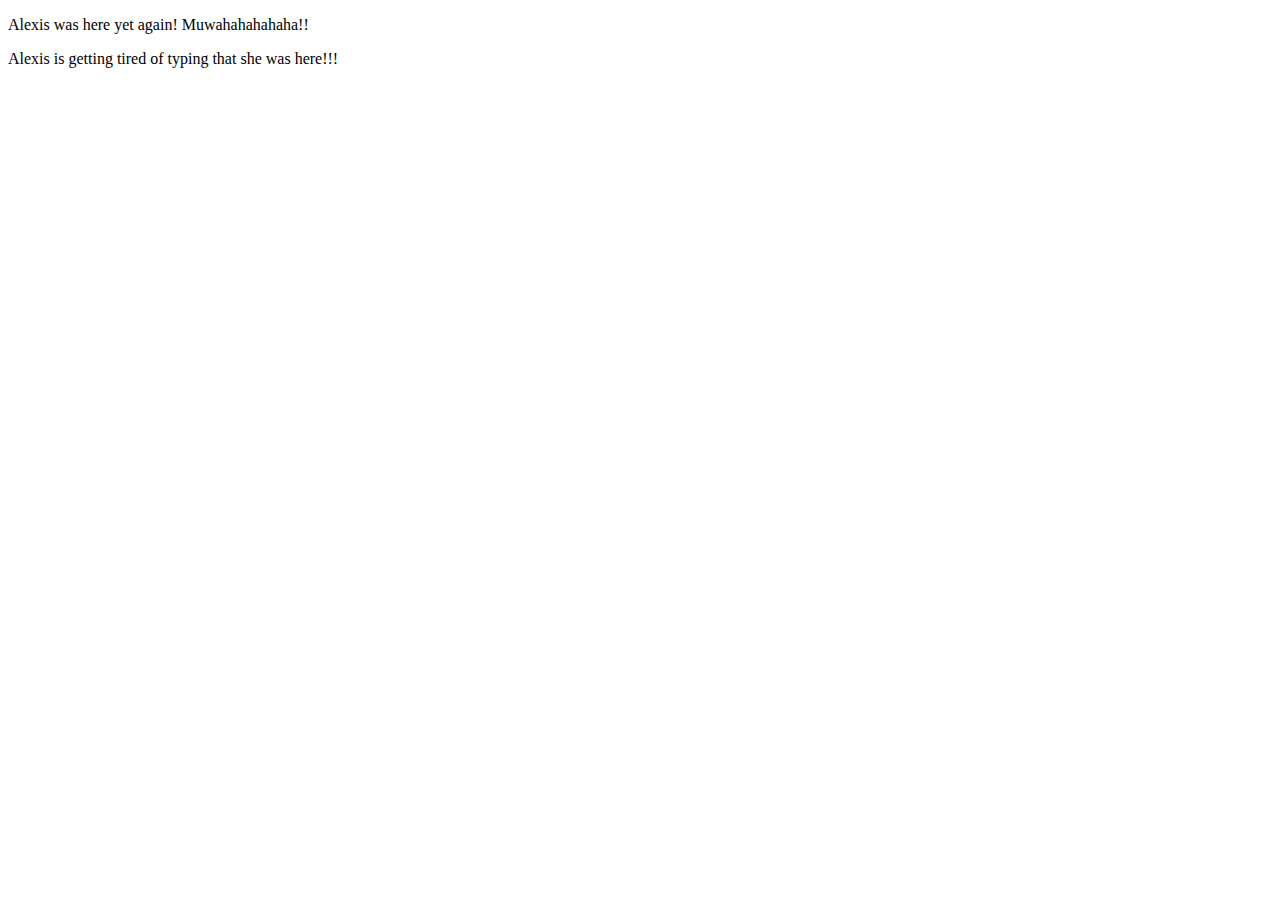
==== index.html @ 7dd8f691 "Added a <p> to index.html" ====
<!-- Alexis was here.
Alexis was here again.
Andrew was here too.
i here's -->
<!DOCTYPE html>
<html>
  <head>
    <meta charset='utf-8'>
  </head>
  <body>
    <div>
      <p>Alexis was here yet again! Muwahahahahaha!!</p>
      <p>Alexis is getting tired of typing that she was here!!!</p>
    </div>
  </body>
</html>
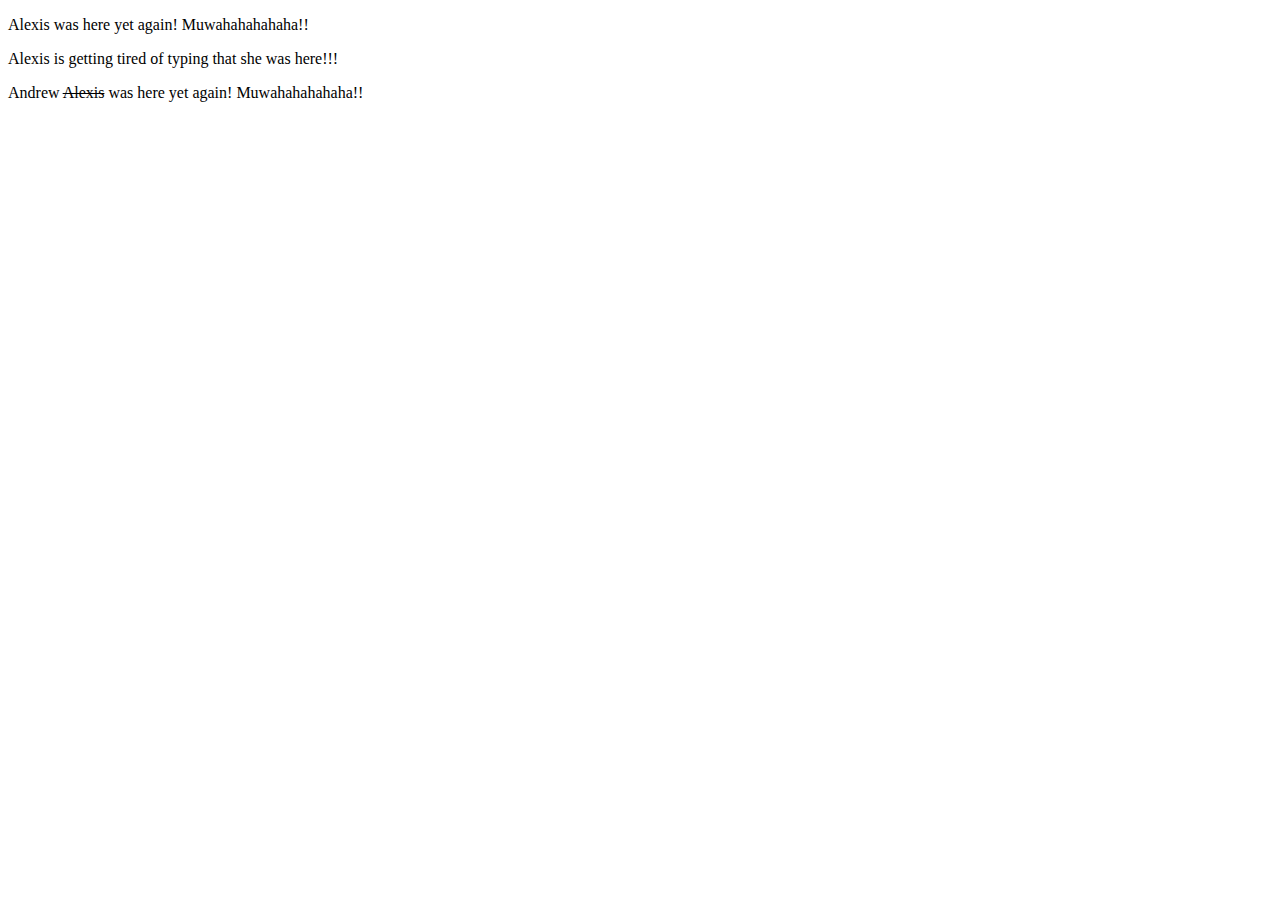
==== commit 0d2b0b76: "Merged my code w/ Andrew's on index.html" ====
--- a/index.html
+++ b/index.html
@@ -11,6 +11,7 @@
     <div>
       <p>Alexis was here yet again! Muwahahahahaha!!</p>
       <p>Alexis is getting tired of typing that she was here!!!</p>
+      <p>Andrew <span style="text-decoration: line-through">Alexis</span> was here yet again! Muwahahahahaha!!</p>
     </div>
   </body>
 </html>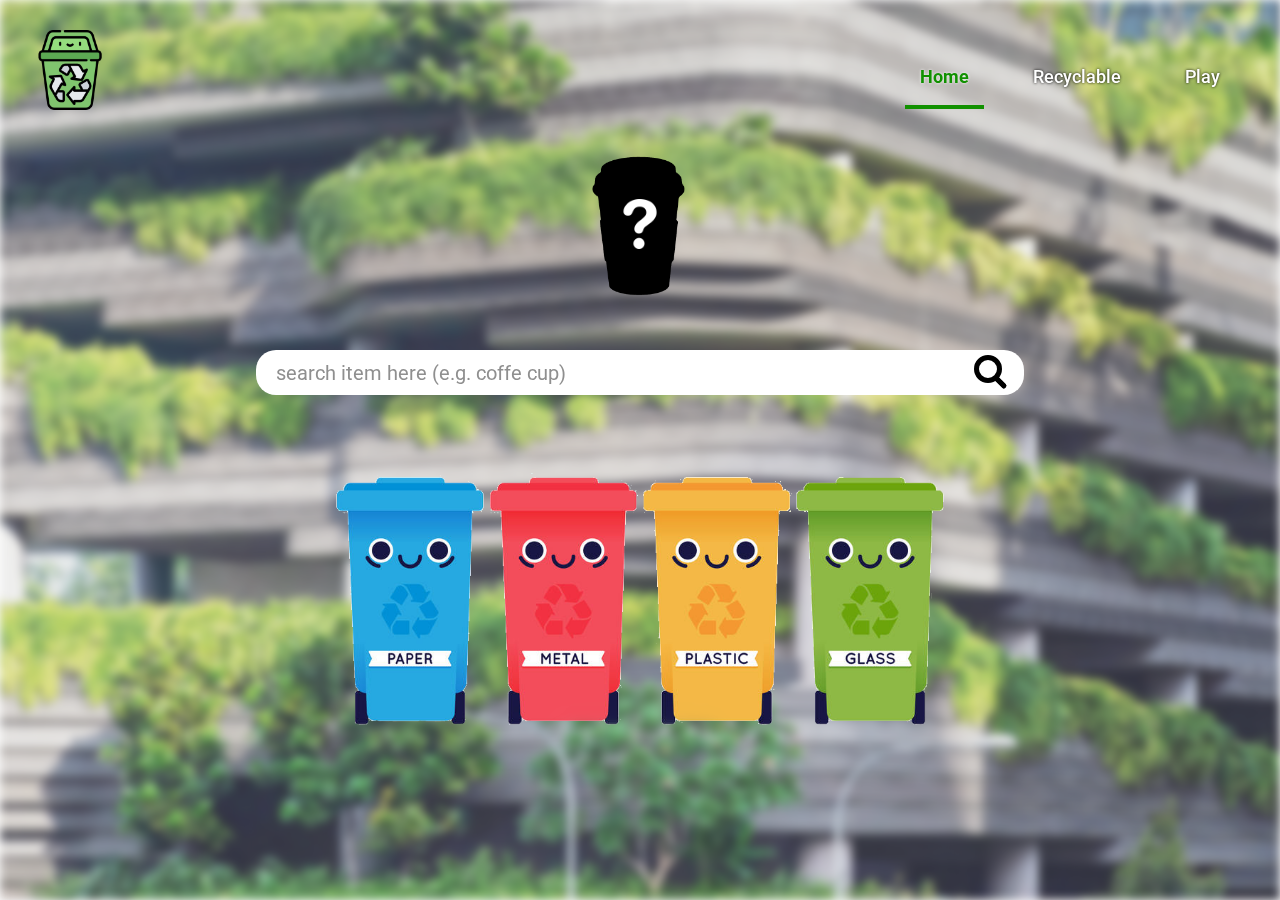
==== commit 8e04f71b: "Created basic layout for home page, included navbar and search bar." ====
--- a/index.html
+++ b/index.html
@@ -1,17 +1,65 @@
-<!-- Alexis was here.
-Alexis was here again.
-Andrew was here too.
-i here's -->
 <!DOCTYPE html>
 <html>
-  <head>
-    <meta charset='utf-8'>
-  </head>
-  <body>
-    <div>
-      <p>Alexis was here yet again! Muwahahahahaha!!</p>
-      <p>Alexis is getting tired of typing that she was here!!!</p>
-      <p>Andrew <span style="text-decoration: line-through">Alexis</span> was here yet again! Muwahahahahaha!!</p>
+
+<head>
+  <meta charset='utf-8'>
+  <link rel="stylesheet" href="style.css">
+</head>
+
+<body>
+  <div id="background"></div>
+  <div id="page-wrapper">
+    <nav>
+      <a href="#home"><img id="logo" src="img/logo.png"></a>
+      <ul id="nav-items">
+        <li><a class="active" href="#home">Home</a></li>
+        <li><a href="#recyclable">Recyclable</a></li>
+        <li><a href="#play">Play</a></li>
+      </ul>
+    </nav>
+    <div id="content-wrapper">
+      <div id="mystery-item-container">
+        <img id="mystery-item" src="img/coffee.png" alt="coffee">
+        <img id="question-mark" src="img/question-mark.png" alt="question mark">
+      </div>
+      <div id="search-container">
+        <form method="GET" action="">
+          <div class="tb">
+            <div class="td">
+              <input id="search-field" type="text" name="item" placeholder="search item here (e.g. coffe cup)">
+            </div>
+            <div class="td" id="s-cover">
+              <button type="submit">
+                <div id="s-circle"></div>
+                <span></span>
+              </button>
+            </div>
+          </div>
+        </form>
+      </div>
+      <div id="bins-container">
+        <img id="bins" src="img/bins.png" alt="bins">
+      </div>
     </div>
-  </body>
+  </div>
+
+  <script>
+    // Set up click events on all navbar items
+    var navItems = document.getElementById("nav-items").getElementsByTagName("a");
+    for (let i = 0; i < navItems.length; i++) {
+      navItems[i].addEventListener("click", function (event) {
+        navItemActive(this);
+      })
+    }
+
+    // Remove the active class on the current active item 
+    // and apply active class on the element calling this method.
+    function navItemActive(navItem) {
+      document.getElementsByClassName("active")[0].classList.remove("active");
+      navItem.setAttribute("class", "active");
+    }
+
+  </script>
+</body>
+
 </html>--- a/style.css
+++ b/style.css
@@ -0,0 +1,242 @@
+@import url('https://fonts.googleapis.com/css?family=Roboto');
+
+body {
+  margin: 0;
+}
+
+#background {
+  width: 100%;
+  height: 100%;
+  position: fixed;
+  background-image: url("img/greenCity.jpg");
+  background-size: cover;
+  z-index: -1;
+  filter: blur(5px) contrast(70%) saturate(70%) brightness(110%);
+}
+
+#page-wrapper {
+  max-width: 1300px;
+  margin: 0 auto;
+}
+
+/************** Navigation bar ******************/
+.active {
+  color: rgb(17, 145, 0);
+  border-bottom: 4px solid rgb(17, 145, 0);
+  font-size: 18px;
+  font-weight: bold;
+  text-shadow: 0 0 3px white;
+}
+
+nav {
+  height: 110px;
+}
+
+#logo {
+  width: 80px;
+  float: left;
+  padding: 30px 0 0 30px;
+}
+
+nav ul {
+  float: right;
+  padding: 50px 30px 0 0;
+}
+
+nav ul li {
+  display: inline;
+}
+
+nav ul li a:hover {
+  color: rgb(17, 145, 0);
+  text-shadow: 0 0 3px white;
+}
+
+nav ul li a {
+  font-family: 'Roboto', sans-serif;
+  text-decoration: none;
+  padding: 18px 15px;
+  margin: 0 15px;
+  font-size: 18px;
+  font-weight: 500;
+  color: white;
+  text-shadow: 0 0 3px black;
+}
+
+/******************** Content *********************/
+#content-wrapper {
+  padding-top: 40px;
+}
+
+/****************** Mystery Item *******************/
+#mystery-item-container {
+  width: 150px;
+  height: 200px;
+  margin: 0 auto;
+}
+
+#mystery-item {
+  width: 100%;
+  margin: 0 auto;
+  filter: brightness(0);
+}
+
+/* #mystery-item:hover {
+  filter: none;
+} */
+
+#question-mark {
+  width: 50px;
+  margin: 0 auto;
+  filter: invert(100%);
+  position: relative;
+  top: -105px;
+  left: 50px;
+}
+
+/******************** Search bar ********************/
+
+.tb {
+  display: table;
+  width: 100%;
+}
+
+.td {
+  display: table-cell;
+  vertical-align: middle;
+}
+
+input,
+button {
+  font-family: 'Roboto', sans-serif;
+  padding: 0;
+  margin: 0;
+  border: 0;
+  background-color: transparent;
+}
+
+#search-container {
+  width: 60%;
+  margin: 0 auto;
+  background-color: white;
+  border-radius: 20px;
+}
+
+form {
+  height: 45px;
+}
+
+input[type="text"] {
+  width: 100%;
+  height: 45px;
+  font-size: 20px;
+  line-height: 1;
+  padding-left: 20px;
+}
+
+input[type="text"]::placeholder {
+  color: #8f8f8f;
+}
+
+#s-cover {
+  width: 1px;
+  padding-left: 35px;
+}
+
+button {
+  position: relative;
+  display: block;
+  width: 30px;
+  height: 34px;
+  cursor: pointer;
+}
+
+#s-circle {
+  position: relative;
+  top: -4px;
+  left: -20px;
+  width: 18px;
+  height: 18px;
+  margin-top: 0;
+  border-width: 5px;
+  border: 5px solid black;
+  background-color: transparent;
+  border-radius: 50%;
+  transition: 0.5s ease all;
+}
+
+button span {
+  position: absolute;
+  top: 16px;
+  left: -8px;
+  display: block;
+  width: 25px;
+  height: 10px;
+  background-color: transparent;
+  border-radius: 10px;
+  transform: rotateZ(45deg);
+  transition: 0.5s ease all;
+}
+
+button span:before,
+button span:after {
+  content: '';
+  position: absolute;
+  bottom: 0;
+  right: 0;
+  width: 15px;
+  height: 5px;
+  background-color: black;
+  border-radius: 10px;
+  transform: rotateZ(0);
+  transition: 0.5s ease all;
+}
+
+#s-cover:hover #s-circle {
+  top: -1px;
+  width: 30px;
+  height: 5px;
+  border-width: 0;
+  background-color: black;
+  border-radius: 20px;
+}
+
+#s-cover:hover span {
+  top: 50%;
+  left: 0px;
+  width: 13px;
+  margin-top: -7px;
+  transform: rotateZ(0);
+}
+
+#s-cover:hover button span:before {
+  bottom: 6px;
+  transform: rotateZ(40deg);
+}
+
+#s-cover:hover button span:after {
+  bottom: -3px;
+  transform: rotateZ(-40deg);
+}
+
+#s-cover:hover button span:before,
+#s-cover:hover button span:after {
+  right: 0px;
+  width: 18px;
+  background-color: black;
+}
+
+*:focus {
+  outline: none;
+}
+
+/******************** Bins **************************/
+#bins-container {
+  width: 50%;
+  margin: 0 auto;
+  padding-top: 50px;
+}
+
+#bins {
+  width: 100%;
+}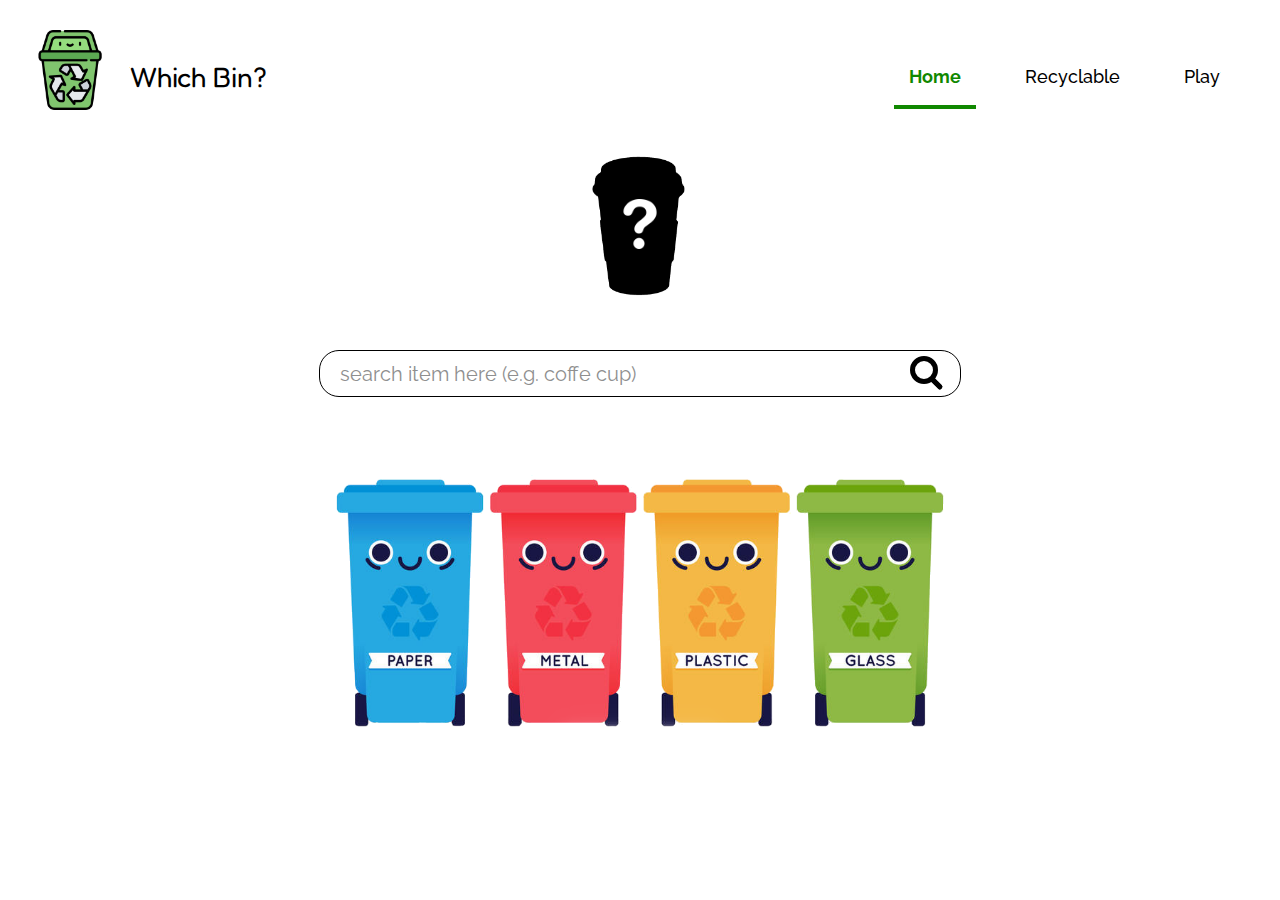
==== commit c7643fa9: "Added some js on mode change between home and recyclable page. App name added. Background changed." ====
--- a/index.html
+++ b/index.html
@@ -10,16 +10,18 @@
   <div id="background"></div>
   <div id="page-wrapper">
     <nav>
-      <a href="#home"><img id="logo" src="img/logo.png"></a>
+      <a id="nav-logo" href="#"><img id="logo" src="img/logo.png">
+        <p>Which Bin?</p>
+      </a>
       <ul id="nav-items">
-        <li><a class="active" href="#home">Home</a></li>
-        <li><a href="#recyclable">Recyclable</a></li>
-        <li><a href="#play">Play</a></li>
+        <li><a id="nav-home" class="active" href="#">Home</a></li>
+        <li><a id="nav-recyclable" href="#">Recyclable</a></li>
+        <li><a id="nav-play" href="#">Play</a></li>
       </ul>
     </nav>
     <div id="content-wrapper">
       <div id="mystery-item-container">
-        <img id="mystery-item" src="img/coffee.png" alt="coffee">
+        <img id="mystery-item" src="img/coffee.png">
         <img id="question-mark" src="img/question-mark.png" alt="question mark">
       </div>
       <div id="search-container">
@@ -43,22 +45,40 @@
     </div>
   </div>
 
+  <script src="https://ajax.googleapis.com/ajax/libs/jquery/3.3.1/jquery.min.js"></script>
   <script>
-    // Set up click events on all navbar items
-    var navItems = document.getElementById("nav-items").getElementsByTagName("a");
-    for (let i = 0; i < navItems.length; i++) {
-      navItems[i].addEventListener("click", function (event) {
-        navItemActive(this);
-      })
+    $("nav a").on("click", function () {
+      navItemActive(this);
+
+      switch (this.id) {
+        case "nav-logo":
+          homePageChage();
+          break;
+        case "nav-home":
+          homePageChage();
+          break;
+        case "nav-recyclable":
+          recyclablePageChage();
+          break;
+      }
+    });
+
+    function navItemActive(navItem) {
+      $(".active").removeClass("active");
+      if (navItem.id != "nav-logo") {
+        navItem.setAttribute("class", "active");
+      }
     }
 
-    // Remove the active class on the current active item 
-    // and apply active class on the element calling this method.
-    function navItemActive(navItem) {
-      document.getElementsByClassName("active")[0].classList.remove("active");
-      navItem.setAttribute("class", "active");
-    }
+    function recyclablePageChage() {
+      $("#mystery-item").css("filter", "none");
+      $("#question-mark").css("display", "none");
+    };
 
+    function homePageChage() {
+      $("#mystery-item").css("filter", "brightness(0)");
+      $("#question-mark").css("display", "inline");
+    };
   </script>
 </body>
 
--- a/style.css
+++ b/style.css
@@ -1,10 +1,9 @@
-@import url('https://fonts.googleapis.com/css?family=Roboto');
-
+@import url('https://fonts.googleapis.com/css?family=Fredoka+One|Raleway:700');
 body {
   margin: 0;
 }
 
-#background {
+/* #background {
   width: 100%;
   height: 100%;
   position: fixed;
@@ -12,7 +11,7 @@
   background-size: cover;
   z-index: -1;
   filter: blur(5px) contrast(70%) saturate(70%) brightness(110%);
-}
+} */
 
 #page-wrapper {
   max-width: 1300px;
@@ -20,12 +19,13 @@
 }
 
 /************** Navigation bar ******************/
+
 .active {
-  color: rgb(17, 145, 0);
-  border-bottom: 4px solid rgb(17, 145, 0);
+  color: rgb(16, 136, 0);
+  border-bottom: 4px solid rgb(16, 136, 0);
   font-size: 18px;
   font-weight: bold;
-  text-shadow: 0 0 3px white;
+  /* text-shadow: 0 0 3px white; */
 }
 
 nav {
@@ -38,6 +38,14 @@
   padding: 30px 0 0 30px;
 }
 
+nav p {
+  display: inline-block;
+  font-size: 28px;
+  font-family: 'Fredoka One', cursive;
+  color: black;
+  margin: 60px 0 0 20px;
+}
+
 nav ul {
   float: right;
   padding: 50px 30px 0 0;
@@ -48,27 +56,29 @@
 }
 
 nav ul li a:hover {
-  color: rgb(17, 145, 0);
-  text-shadow: 0 0 3px white;
+  color: rgb(24, 204, 0);
+  /* text-shadow: 0 0 3px white; */
 }
 
 nav ul li a {
-  font-family: 'Roboto', sans-serif;
+  font-family: 'Raleway', sans-serif;
   text-decoration: none;
   padding: 18px 15px;
   margin: 0 15px;
   font-size: 18px;
   font-weight: 500;
-  color: white;
-  text-shadow: 0 0 3px black;
+  color: black;
+  /* text-shadow: 0 0 3px black; */
 }
 
 /******************** Content *********************/
+
 #content-wrapper {
   padding-top: 40px;
 }
 
 /****************** Mystery Item *******************/
+
 #mystery-item-container {
   width: 150px;
   height: 200px;
@@ -106,20 +116,20 @@
   vertical-align: middle;
 }
 
-input,
-button {
-  font-family: 'Roboto', sans-serif;
+#search-container {
+  width: 50%;
+  margin: 0 auto;
+  background-color: white;
+  border-radius: 20px;
+  border: 1px solid black;
+}
+
+input, button {
+  font-family: 'Raleway', sans-serif;
   padding: 0;
   margin: 0;
   border: 0;
   background-color: transparent;
-}
-
-#search-container {
-  width: 60%;
-  margin: 0 auto;
-  background-color: white;
-  border-radius: 20px;
 }
 
 form {
@@ -178,8 +188,7 @@
   transition: 0.5s ease all;
 }
 
-button span:before,
-button span:after {
+button span:before, button span:after {
   content: '';
   position: absolute;
   bottom: 0;
@@ -216,11 +225,10 @@
 
 #s-cover:hover button span:after {
   bottom: -3px;
-  transform: rotateZ(-40deg);
-}
-
-#s-cover:hover button span:before,
-#s-cover:hover button span:after {
+  transform: rotateZ(-45deg);
+}
+
+#s-cover:hover button span:before, #s-cover:hover button span:after {
   right: 0px;
   width: 18px;
   background-color: black;
@@ -231,6 +239,7 @@
 }
 
 /******************** Bins **************************/
+
 #bins-container {
   width: 50%;
   margin: 0 auto;
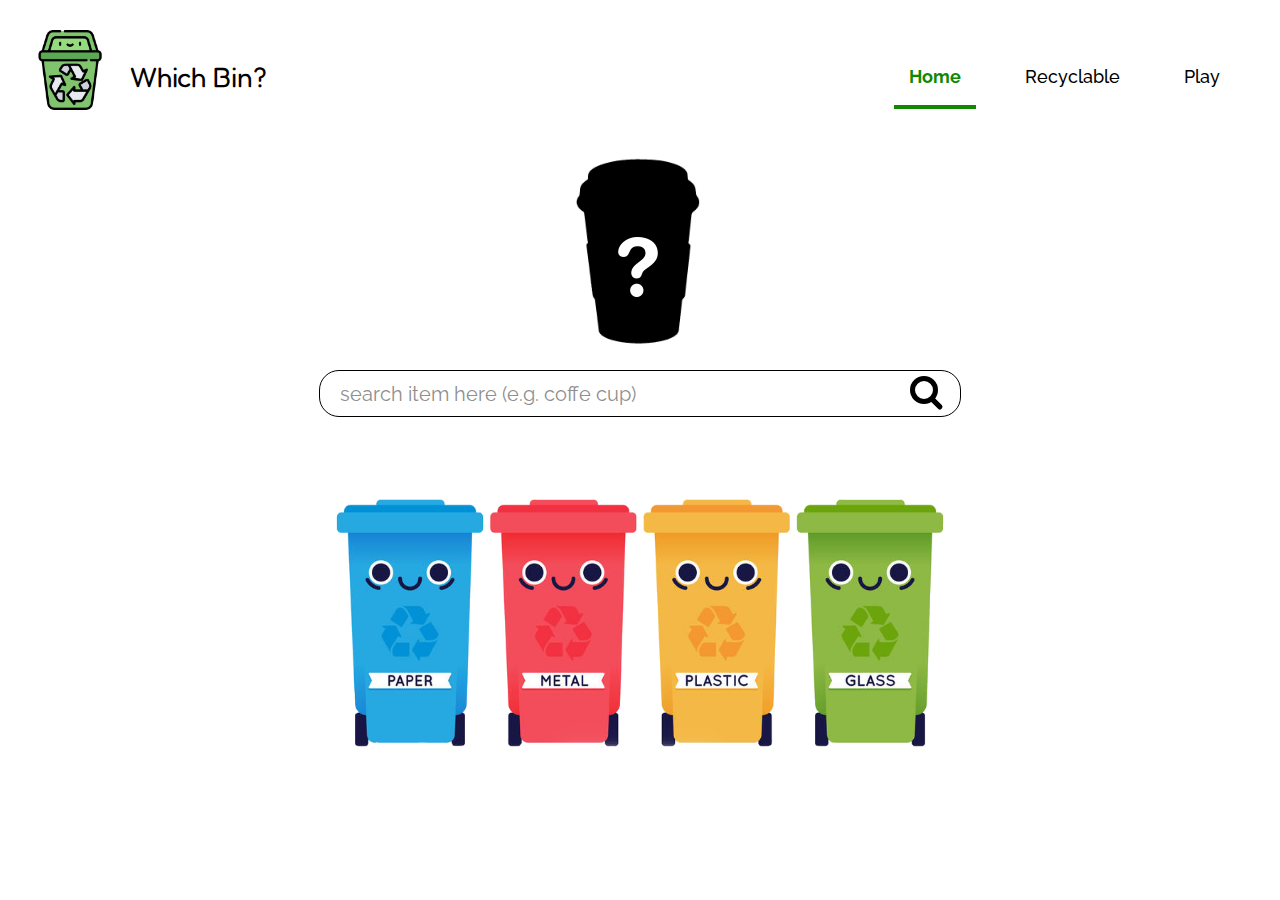
==== commit 9f6d6634: "Added some animation on myster object. Seperate js into a external file." ====
--- a/index.html
+++ b/index.html
@@ -46,40 +46,8 @@
   </div>
 
   <script src="https://ajax.googleapis.com/ajax/libs/jquery/3.3.1/jquery.min.js"></script>
-  <script>
-    $("nav a").on("click", function () {
-      navItemActive(this);
+  <script type="text/javascript" src="index.js"></script>
 
-      switch (this.id) {
-        case "nav-logo":
-          homePageChage();
-          break;
-        case "nav-home":
-          homePageChage();
-          break;
-        case "nav-recyclable":
-          recyclablePageChage();
-          break;
-      }
-    });
-
-    function navItemActive(navItem) {
-      $(".active").removeClass("active");
-      if (navItem.id != "nav-logo") {
-        navItem.setAttribute("class", "active");
-      }
-    }
-
-    function recyclablePageChage() {
-      $("#mystery-item").css("filter", "none");
-      $("#question-mark").css("display", "none");
-    };
-
-    function homePageChage() {
-      $("#mystery-item").css("filter", "brightness(0)");
-      $("#question-mark").css("display", "inline");
-    };
-  </script>
 </body>
 
 </html>--- a/style.css
+++ b/style.css
@@ -80,8 +80,9 @@
 /****************** Mystery Item *******************/
 
 #mystery-item-container {
-  width: 150px;
-  height: 200px;
+  max-width: 200px;
+  width: 25%;
+  height: 220px;
   margin: 0 auto;
 }
 
@@ -96,12 +97,21 @@
 } */
 
 #question-mark {
-  width: 50px;
+  width: 30%;
   margin: 0 auto;
   filter: invert(100%);
   position: relative;
-  top: -105px;
-  left: 50px;
+  top: -53%;
+  left: 34%;
+}
+
+@keyframes reveal-item {
+  from {
+    filter: brightness(0);
+  }
+  to {
+    filter: none;
+  }
 }
 
 /******************** Search bar ********************/
@@ -137,7 +147,7 @@
 }
 
 input[type="text"] {
-  width: 100%;
+  width: 95%;
   height: 45px;
   font-size: 20px;
   line-height: 1;
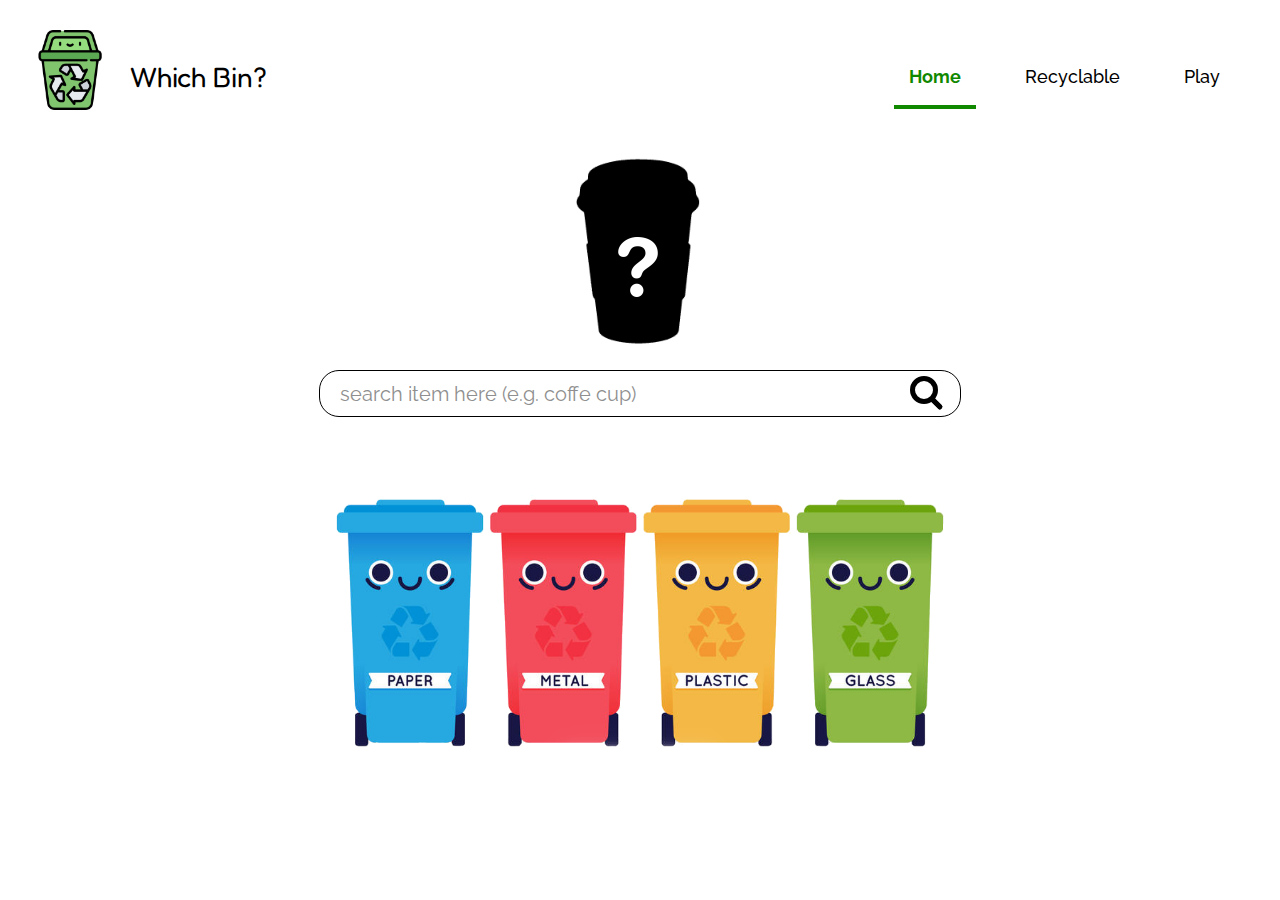
==== commit d63f8236: "Changed the background to an image of crinkled paper." ====
--- a/index.html
+++ b/index.html
@@ -3,7 +3,7 @@
 
 <head>
   <meta charset='utf-8'>
-  <link rel="stylesheet" href="style.css">
+  <link rel="stylesheet" type="text/css" href="style.css">
 </head>
 
 <body>
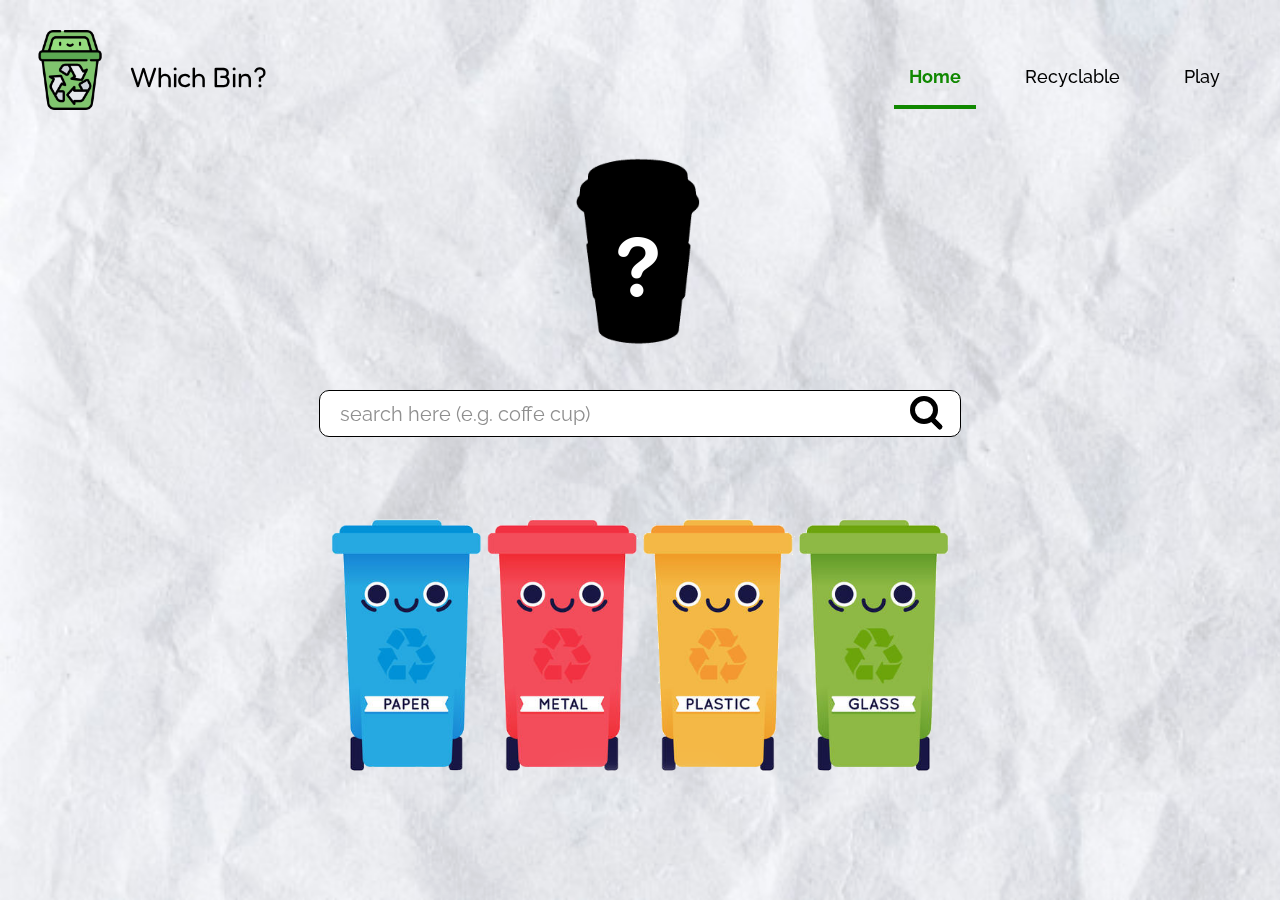
==== commit 3d535e25: "Created animation for transition between Home and Recyclable." ====
--- a/index.html
+++ b/index.html
@@ -3,7 +3,8 @@
 
 <head>
   <meta charset='utf-8'>
-  <link rel="stylesheet" type="text/css" href="style.css">
+  <link rel="stylesheet" type="text/css" href="index.css">
+  <title>Which Bin?</title>
 </head>
 
 <body>
@@ -28,7 +29,7 @@
         <form method="GET" action="">
           <div class="tb">
             <div class="td">
-              <input id="search-field" type="text" name="item" placeholder="search item here (e.g. coffe cup)">
+              <input id="search-field" type="text" name="item" placeholder="search here (e.g. coffe cup)">
             </div>
             <div class="td" id="s-cover">
               <button type="submit">
--- a/index.css
+++ b/index.css
@@ -0,0 +1,260 @@
+@import url('https://fonts.googleapis.com/css?family=Fredoka+One|Raleway:700');
+body {
+  margin: 0;
+}
+
+#background {
+  width: 100%;
+  height: 100%;
+  position: fixed;
+  background-image: url("img/paperBackground.jpeg");
+  background-size: cover;
+  z-index: -1;
+  filter: brightness(103%);
+}
+
+#page-wrapper {
+  max-width: 1300px;
+  height: 100vh;
+  margin: 0 auto;
+}
+
+/************** Navigation bar ******************/
+
+.active {
+  color: rgb(16, 136, 0);
+  border-bottom: 4px solid rgb(16, 136, 0);
+  font-size: 18px;
+  font-weight: bold;
+}
+
+nav {
+  height: 110px;
+}
+
+#logo {
+  width: 80px;
+  float: left;
+  padding: 30px 0 0 30px;
+}
+
+nav p {
+  display: inline-block;
+  font-size: 28px;
+  font-family: 'Fredoka One', cursive;
+  color: black;
+  margin: 60px 0 0 20px;
+}
+
+nav ul {
+  float: right;
+  padding: 50px 30px 0 0;
+}
+
+nav ul li {
+  display: inline;
+}
+
+nav ul li a:hover {
+  color: rgb(24, 204, 0);
+}
+
+nav ul li a {
+  font-family: 'Raleway', sans-serif;
+  text-decoration: none;
+  padding: 18px 15px;
+  margin: 0 15px;
+  font-size: 18px;
+  font-weight: 500;
+  color: black;
+}
+
+/******************** Content *********************/
+
+#content-wrapper {
+  padding-top: 40px;
+}
+
+/****************** Mystery Item *******************/
+
+#mystery-item-container {
+  max-width: 200px;
+  width: 25%;
+  height: 220px;
+  margin: 0 auto;
+  position: relative;
+}
+
+#mystery-item {
+  width: 100%;
+  margin: 0 auto;
+  filter: brightness(0);
+}
+
+#question-mark {
+  width: 30%;
+  /* margin: 0 auto; */
+  filter: invert(100%);
+  position: relative;
+  top: -53%;
+  left: 34%;
+}
+
+@keyframes reveal-item {
+  from {
+    filter: brightness(0);
+  }
+  to {
+    filter: none;
+  }
+}
+
+/******************** Search bar ********************/
+
+.tb {
+  display: table;
+  width: 100%;
+}
+
+.td {
+  display: table-cell;
+  vertical-align: middle;
+}
+
+#search-container {
+  width: 50%;
+  margin: 0 auto;
+  background-color: white;
+  border-radius: 10px;
+  border: 1px solid black;
+  position: relative;
+  margin-top: 20px;
+}
+
+input, button {
+  font-family: 'Raleway', sans-serif;
+  padding: 0;
+  margin: 0;
+  border: 0;
+  background-color: transparent;
+}
+
+form {
+  height: 45px;
+}
+
+input[type="text"] {
+  width: 95%;
+  height: 45px;
+  font-size: 20px;
+  line-height: 1;
+  padding-left: 20px;
+}
+
+input[type="text"]::placeholder {
+  color: #8f8f8f;
+}
+
+#s-cover {
+  width: 1px;
+  padding-left: 35px;
+}
+
+button {
+  position: relative;
+  display: block;
+  width: 30px;
+  height: 34px;
+  cursor: pointer;
+}
+
+#s-circle {
+  position: relative;
+  top: -4px;
+  left: -20px;
+  width: 18px;
+  height: 18px;
+  margin-top: 0;
+  border-width: 5px;
+  border: 5px solid black;
+  background-color: transparent;
+  border-radius: 50%;
+  transition: 0.5s ease all;
+}
+
+button span {
+  position: absolute;
+  top: 16px;
+  left: -8px;
+  display: block;
+  width: 25px;
+  height: 10px;
+  background-color: transparent;
+  border-radius: 10px;
+  transform: rotateZ(45deg);
+  transition: 0.5s ease all;
+}
+
+button span:before, button span:after {
+  content: '';
+  position: absolute;
+  bottom: 0;
+  right: 0;
+  width: 15px;
+  height: 5px;
+  background-color: black;
+  border-radius: 10px;
+  transform: rotateZ(0);
+  transition: 0.5s ease all;
+}
+
+#s-cover:hover #s-circle {
+  top: -1px;
+  width: 30px;
+  height: 5px;
+  border-width: 0;
+  background-color: black;
+  border-radius: 20px;
+}
+
+#s-cover:hover span {
+  top: 50%;
+  left: 0px;
+  width: 13px;
+  margin-top: -7px;
+  transform: rotateZ(0);
+}
+
+#s-cover:hover button span:before {
+  bottom: 6px;
+  transform: rotateZ(40deg);
+}
+
+#s-cover:hover button span:after {
+  bottom: -3px;
+  transform: rotateZ(-45deg);
+}
+
+#s-cover:hover button span:before, #s-cover:hover button span:after {
+  right: 0px;
+  width: 18px;
+  background-color: black;
+}
+
+*:focus {
+  outline: none;
+}
+
+/******************** Bins **************************/
+
+#bins-container {
+  max-width: 650px;
+  width: 60%;
+  margin: 0 auto;
+  padding-top: 50px;
+  position: relative;
+}
+
+#bins {
+  width: 100%;
+}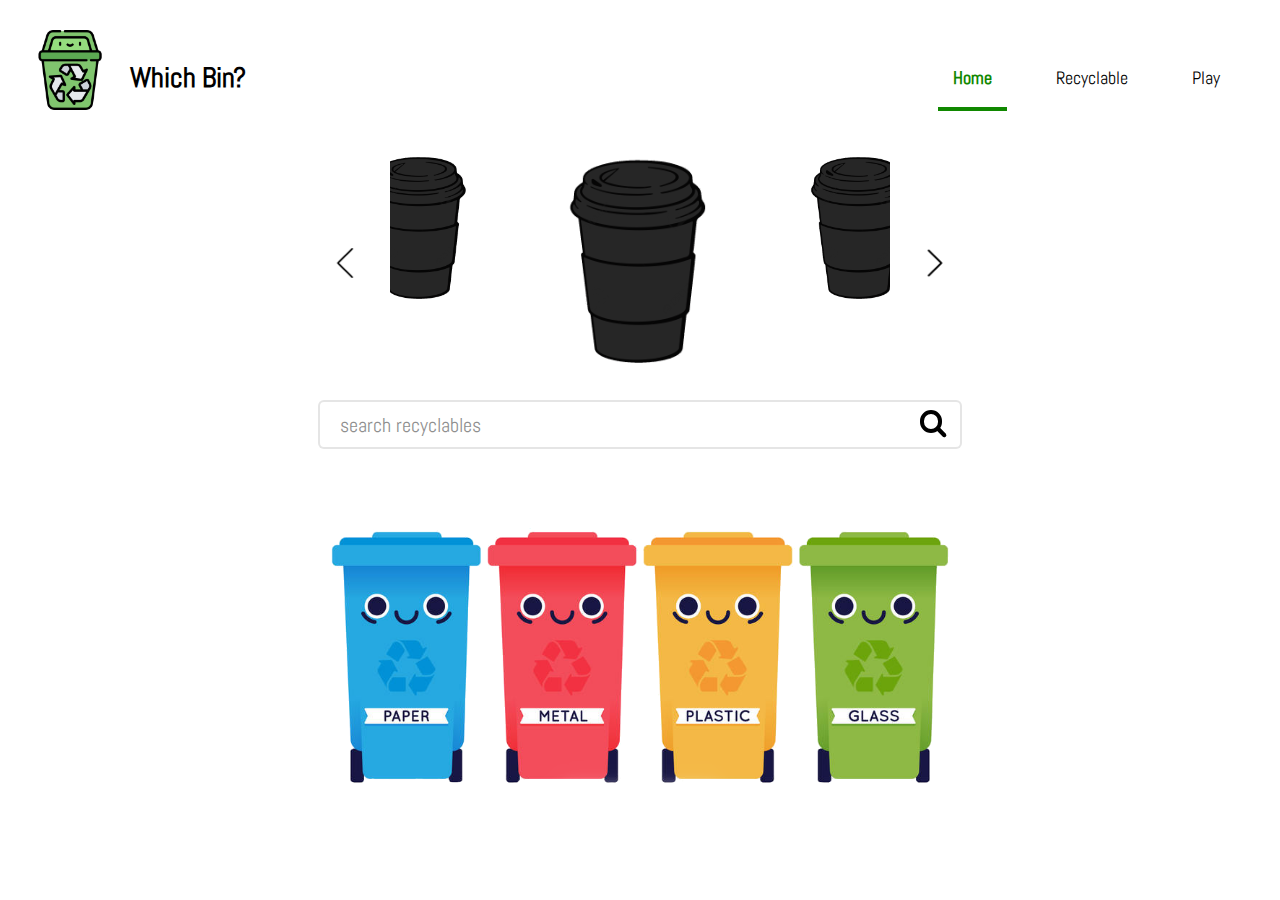
==== commit afa9f739: "Added item showcase on Home" ====
--- a/index.html
+++ b/index.html
@@ -21,15 +21,25 @@
       </ul>
     </nav>
     <div id="content-wrapper">
-      <div id="mystery-item-container">
-        <img id="mystery-item" src="img/coffee.png">
-        <img id="question-mark" src="img/question-mark.png" alt="question mark">
+      <div id="mystery-item-wrapper">
+        <div id="left-arrow" class="arrow"><img src="img/left.png"></div>
+        <div id="scrolling-wrapper">
+          <div class="item"><img class="mystery-item" src="img/coffee.png"></div>
+          <div class="item"><img class="mystery-item" src="img/coffee.png"></div>
+          <div class="item"><img class="mystery-item" src="img/coffee.png"></div>
+          <div class="item"><img class="mystery-item" src="img/coffee.png"></div>
+          <div class="item"><img class="mystery-item" src="img/coffee.png"></div>
+          <div class="item"><img class="mystery-item" src="img/coffee.png"></div>
+          <div class="item"><img class="mystery-item" src="img/coffee.png"></div>
+          <div class="item"><img class="mystery-item" src="img/coffee.png"></div>
+        </div>
+        <div id="right-arrow" class="arrow"><img src="img/right.png"></div>
       </div>
       <div id="search-container">
         <form method="GET" action="">
           <div class="tb">
             <div class="td">
-              <input id="search-field" type="text" name="item" placeholder="search here (e.g. coffe cup)">
+              <input id="search-field" type="text" name="item" placeholder="search recyclables">
             </div>
             <div class="td" id="s-cover">
               <button type="submit">
--- a/index.css
+++ b/index.css
@@ -1,9 +1,9 @@
-@import url('https://fonts.googleapis.com/css?family=Fredoka+One|Raleway:700');
+@import url('https://fonts.googleapis.com/css?family=Abel');
 body {
   margin: 0;
 }
 
-#background {
+/* #background {
   width: 100%;
   height: 100%;
   position: fixed;
@@ -11,7 +11,7 @@
   background-size: cover;
   z-index: -1;
   filter: brightness(103%);
-}
+} */
 
 #page-wrapper {
   max-width: 1300px;
@@ -41,7 +41,8 @@
 nav p {
   display: inline-block;
   font-size: 28px;
-  font-family: 'Fredoka One', cursive;
+  font-family: 'Abel', cursive;
+  font-weight: 900;
   color: black;
   margin: 60px 0 0 20px;
 }
@@ -60,7 +61,7 @@
 }
 
 nav ul li a {
-  font-family: 'Raleway', sans-serif;
+  font-family: 'Abel', sans-serif;
   text-decoration: none;
   padding: 18px 15px;
   margin: 0 15px;
@@ -75,34 +76,45 @@
   padding-top: 40px;
 }
 
-/****************** Mystery Item *******************/
-
-#mystery-item-container {
-  max-width: 200px;
-  width: 25%;
-  height: 220px;
-  margin: 0 auto;
-  position: relative;
-}
-
-#mystery-item {
-  width: 100%;
-  margin: 0 auto;
-  filter: brightness(0);
-}
-
-#question-mark {
-  width: 30%;
-  /* margin: 0 auto; */
-  filter: invert(100%);
-  position: relative;
-  top: -53%;
-  left: 34%;
+/****************** Mystery Items *******************/
+
+#mystery-item-wrapper {
+  height: 230px;
+  width: 620px;
+  margin: 0 auto;
+  display: flex;
+  align-items: center;
+}
+
+#scrolling-wrapper {
+  display: flex;
+  flex-wrap: nowrap;
+  overflow: hidden;
+  width: 500px;
+  height: 230px;
+  margin: 0 auto;
+}
+
+.item {
+  flex: 0 0 auto;
+  width: 220px;
+}
+
+.mystery-item {
+  display: block;
+  width: 70%;
+  filter: brightness(15%);
+  margin: 0 auto;
+}
+
+.arrow img {
+  width: 30px;
+  cursor: pointer;
 }
 
 @keyframes reveal-item {
   from {
-    filter: brightness(0);
+    filter: brightness(15%);
   }
   to {
     filter: none;
@@ -125,14 +137,14 @@
   width: 50%;
   margin: 0 auto;
   background-color: white;
-  border-radius: 10px;
-  border: 1px solid black;
+  border-radius: 6px;
+  border: 2px solid rgb(170, 170, 170, 0.3);
   position: relative;
   margin-top: 20px;
 }
 
 input, button {
-  font-family: 'Raleway', sans-serif;
+  font-family: 'Abel', sans-serif;
   padding: 0;
   margin: 0;
   border: 0;
@@ -158,6 +170,7 @@
 #s-cover {
   width: 1px;
   padding-left: 35px;
+  zoom: 80%;
 }
 
 button {
